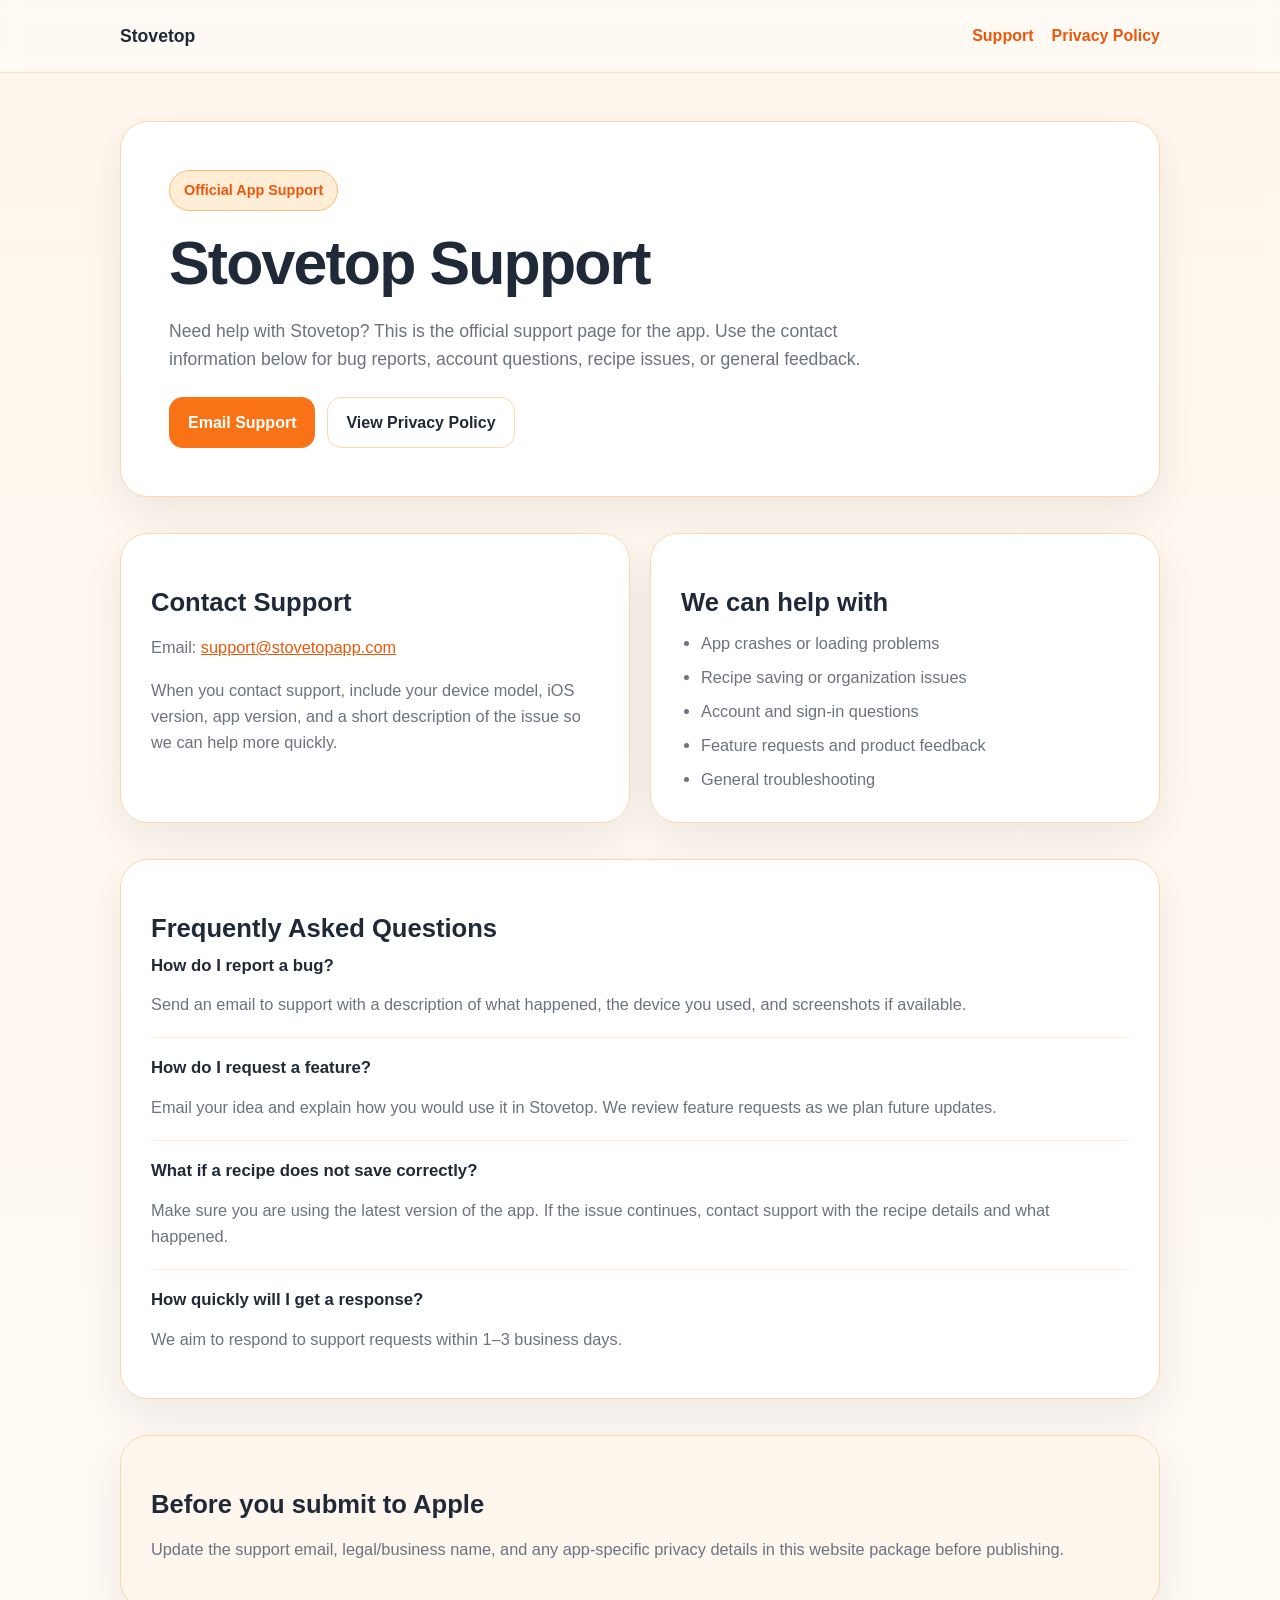
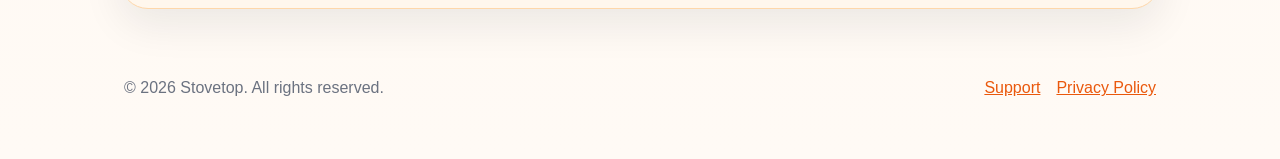
==== stovetop-website-package/index.html @ e22d4547 "Added website" ====
<!DOCTYPE html>
<html lang="en">
<head>
  <meta charset="UTF-8" />
  <meta name="viewport" content="width=device-width, initial-scale=1.0" />
  <title>Stovetop Support</title>
  <meta name="description" content="Official support page for the Stovetop app." />
  <link rel="stylesheet" href="styles.css" />
</head>
<body>
  <header class="site-header">
    <div class="container nav">
      <a class="brand" href="index.html">Stovetop</a>
      <nav>
        <a href="index.html">Support</a>
        <a href="privacy.html">Privacy Policy</a>
      </nav>
    </div>
  </header>

  <main>
    <section class="hero">
      <div class="container hero-card">
        <div class="eyebrow">Official App Support</div>
        <h1>Stovetop Support</h1>
        <p class="lead">
          Need help with Stovetop? This is the official support page for the app.
          Use the contact information below for bug reports, account questions,
          recipe issues, or general feedback.
        </p>
        <div class="button-row">
          <a class="button primary" href="mailto:support@stovetopapp.com">Email Support</a>
          <a class="button secondary" href="privacy.html">View Privacy Policy</a>
        </div>
      </div>
    </section>

    <section class="section">
      <div class="container grid two">
        <article class="card">
          <h2>Contact Support</h2>
          <p>
            Email: <a href="mailto:support@stovetopapp.com">support@stovetopapp.com</a>
          </p>
          <p>
            When you contact support, include your device model, iOS version, app version,
            and a short description of the issue so we can help more quickly.
          </p>
        </article>

        <article class="card">
          <h2>We can help with</h2>
          <ul class="clean-list">
            <li>App crashes or loading problems</li>
            <li>Recipe saving or organization issues</li>
            <li>Account and sign-in questions</li>
            <li>Feature requests and product feedback</li>
            <li>General troubleshooting</li>
          </ul>
        </article>
      </div>
    </section>

    <section class="section">
      <div class="container">
        <article class="card">
          <h2>Frequently Asked Questions</h2>

          <div class="faq-item">
            <h3>How do I report a bug?</h3>
            <p>
              Send an email to support with a description of what happened, the device you used,
              and screenshots if available.
            </p>
          </div>

          <div class="faq-item">
            <h3>How do I request a feature?</h3>
            <p>
              Email your idea and explain how you would use it in Stovetop. We review feature
              requests as we plan future updates.
            </p>
          </div>

          <div class="faq-item">
            <h3>What if a recipe does not save correctly?</h3>
            <p>
              Make sure you are using the latest version of the app. If the issue continues,
              contact support with the recipe details and what happened.
            </p>
          </div>

          <div class="faq-item">
            <h3>How quickly will I get a response?</h3>
            <p>
              We aim to respond to support requests within 1–3 business days.
            </p>
          </div>
        </article>
      </div>
    </section>

    <section class="section">
      <div class="container">
        <article class="card notice">
          <h2>Before you submit to Apple</h2>
          <p>
            Update the support email, legal/business name, and any app-specific privacy details
            in this website package before publishing.
          </p>
        </article>
      </div>
    </section>
  </main>

  <footer class="site-footer">
    <div class="container footer-wrap">
      <div>© 2026 Stovetop. All rights reserved.</div>
      <div class="footer-links">
        <a href="index.html">Support</a>
        <a href="privacy.html">Privacy Policy</a>
      </div>
    </div>
  </footer>
</body>
</html>
---- stovetop-website-package/styles.css ----
* {
  box-sizing: border-box;
}

:root {
  --bg: #fffaf5;
  --surface: #ffffff;
  --surface-soft: #fff7ed;
  --text: #1f2937;
  --muted: #6b7280;
  --accent: #f97316;
  --accent-dark: #ea580c;
  --border: #fed7aa;
  --shadow: 0 16px 40px rgba(15, 23, 42, 0.08);
  --radius: 22px;
  --max: 1040px;
}

html {
  scroll-behavior: smooth;
}

body {
  margin: 0;
  font-family: -apple-system, BlinkMacSystemFont, "Segoe UI", Roboto, Helvetica, Arial, sans-serif;
  color: var(--text);
  background: linear-gradient(180deg, #fff7ed 0%, var(--bg) 100%);
  line-height: 1.6;
}

a {
  color: var(--accent-dark);
}

.container {
  width: min(calc(100% - 32px), var(--max));
  margin: 0 auto;
}

.site-header {
  position: sticky;
  top: 0;
  z-index: 10;
  backdrop-filter: blur(10px);
  background: rgba(255, 250, 245, 0.88);
  border-bottom: 1px solid rgba(253, 186, 116, 0.4);
}

.nav {
  min-height: 72px;
  display: flex;
  align-items: center;
  justify-content: space-between;
  gap: 16px;
}

.nav nav {
  display: flex;
  gap: 18px;
  flex-wrap: wrap;
}

.nav a {
  text-decoration: none;
  font-weight: 600;
}

.brand {
  color: var(--text);
  font-size: 1.1rem;
}

.hero {
  padding: 48px 0 24px;
}

.hero-card,
.card {
  background: var(--surface);
  border: 1px solid var(--border);
  box-shadow: var(--shadow);
  border-radius: 28px;
}

.hero-card {
  padding: 48px;
}

.eyebrow {
  display: inline-block;
  padding: 8px 14px;
  border-radius: 999px;
  background: #ffedd5;
  border: 1px solid #fdba74;
  color: var(--accent-dark);
  font-size: 0.9rem;
  font-weight: 700;
  margin-bottom: 18px;
}

h1, h2, h3 {
  line-height: 1.15;
  margin: 0 0 12px;
}

h1 {
  font-size: clamp(2.2rem, 5vw, 3.8rem);
  letter-spacing: -0.03em;
}

h2 {
  font-size: clamp(1.35rem, 2vw, 1.9rem);
  margin-top: 24px;
}

h3 {
  font-size: 1.05rem;
}

p, li {
  color: var(--muted);
  font-size: 1.02rem;
}

.lead {
  max-width: 760px;
  font-size: 1.1rem;
}

.button-row {
  display: flex;
  flex-wrap: wrap;
  gap: 12px;
  margin-top: 24px;
}

.button {
  display: inline-flex;
  align-items: center;
  justify-content: center;
  text-decoration: none;
  border-radius: 14px;
  padding: 12px 18px;
  font-weight: 700;
  border: 1px solid transparent;
  transition: 0.2s ease;
}

.button.primary {
  background: var(--accent);
  color: white;
}

.button.primary:hover {
  background: var(--accent-dark);
}

.button.secondary {
  background: white;
  color: var(--text);
  border-color: var(--border);
}

.button.secondary:hover {
  background: var(--surface-soft);
}

.section {
  padding: 12px 0 24px;
}

.grid {
  display: grid;
  gap: 20px;
}

.grid.two {
  grid-template-columns: repeat(2, minmax(0, 1fr));
}

.card {
  padding: 30px;
}

.clean-list {
  padding-left: 20px;
  margin: 0;
}

.clean-list li + li {
  margin-top: 8px;
}

.faq-item + .faq-item {
  margin-top: 20px;
  padding-top: 20px;
  border-top: 1px solid #ffedd5;
}

.notice {
  background: #fff7ed;
}

.legal h1 {
  margin-bottom: 10px;
}

.legal h2 {
  margin-top: 28px;
}

.legal ul {
  padding-left: 22px;
}

.legal-note {
  margin-top: 28px;
  padding: 16px 18px;
  border-radius: 16px;
  background: #fff7ed;
  border: 1px solid var(--border);
  color: var(--text);
}

.site-footer {
  padding: 24px 0 40px;
}

.footer-wrap {
  display: flex;
  justify-content: space-between;
  gap: 16px;
  flex-wrap: wrap;
  padding: 18px 4px;
  color: var(--muted);
}

.footer-links {
  display: flex;
  gap: 16px;
  flex-wrap: wrap;
}

@media (max-width: 760px) {
  .hero-card,
  .card {
    padding: 24px;
    border-radius: 22px;
  }

  .grid.two {
    grid-template-columns: 1fr;
  }

  .nav {
    align-items: flex-start;
    padding: 14px 0;
    flex-direction: column;
  }
}
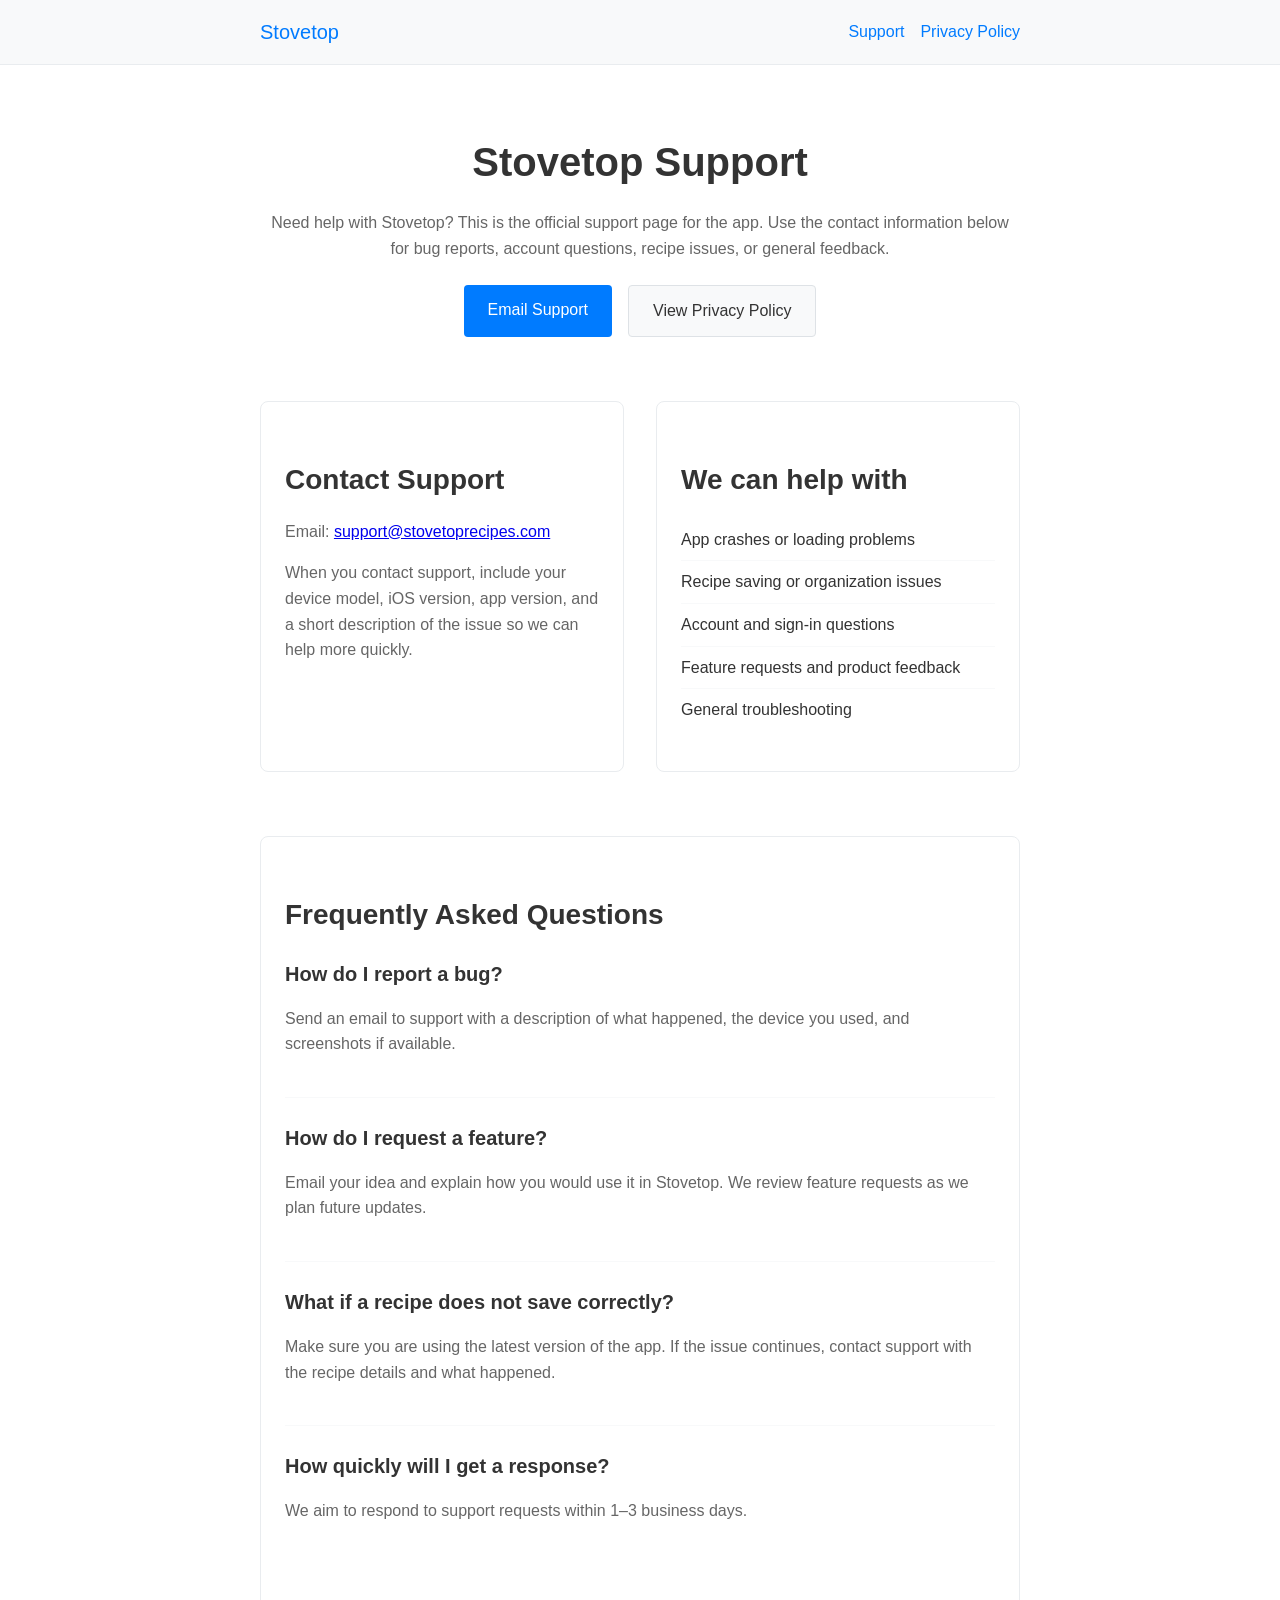
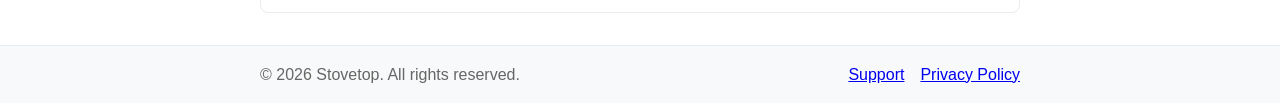
==== commit 20857c8f: "updated email" ====
--- a/stovetop-website-package/index.html
+++ b/stovetop-website-package/index.html
@@ -20,16 +20,15 @@
 
   <main>
     <section class="hero">
-      <div class="container hero-card">
-        <div class="eyebrow">Official App Support</div>
+      <div class="container">
         <h1>Stovetop Support</h1>
-        <p class="lead">
+        <p>
           Need help with Stovetop? This is the official support page for the app.
           Use the contact information below for bug reports, account questions,
           recipe issues, or general feedback.
         </p>
         <div class="button-row">
-          <a class="button primary" href="mailto:support@stovetopapp.com">Email Support</a>
+          <a class="button primary" href="mailto:support@stovetoprecipes.com">Email Support</a>
           <a class="button secondary" href="privacy.html">View Privacy Policy</a>
         </div>
       </div>
@@ -40,7 +39,7 @@
         <article class="card">
           <h2>Contact Support</h2>
           <p>
-            Email: <a href="mailto:support@stovetopapp.com">support@stovetopapp.com</a>
+            Email: <a href="mailto:support@stovetoprecipes.com">support@stovetoprecipes.com</a>
           </p>
           <p>
             When you contact support, include your device model, iOS version, app version,
@@ -99,18 +98,6 @@
         </article>
       </div>
     </section>
-
-    <section class="section">
-      <div class="container">
-        <article class="card notice">
-          <h2>Before you submit to Apple</h2>
-          <p>
-            Update the support email, legal/business name, and any app-specific privacy details
-            in this website package before publishing.
-          </p>
-        </article>
-      </div>
-    </section>
   </main>
 
   <footer class="site-footer">
--- a/stovetop-website-package/styles.css
+++ b/stovetop-website-package/styles.css
@@ -1,260 +1,195 @@
 * {
   box-sizing: border-box;
-}
-
-:root {
-  --bg: #fffaf5;
-  --surface: #ffffff;
-  --surface-soft: #fff7ed;
-  --text: #1f2937;
-  --muted: #6b7280;
-  --accent: #f97316;
-  --accent-dark: #ea580c;
-  --border: #fed7aa;
-  --shadow: 0 16px 40px rgba(15, 23, 42, 0.08);
-  --radius: 22px;
-  --max: 1040px;
-}
-
-html {
-  scroll-behavior: smooth;
 }
 
 body {
   margin: 0;
   font-family: -apple-system, BlinkMacSystemFont, "Segoe UI", Roboto, Helvetica, Arial, sans-serif;
-  color: var(--text);
-  background: linear-gradient(180deg, #fff7ed 0%, var(--bg) 100%);
+  color: #333;
+  background: #fff;
   line-height: 1.6;
 }
 
-a {
-  color: var(--accent-dark);
-}
-
 .container {
-  width: min(calc(100% - 32px), var(--max));
+  max-width: 800px;
   margin: 0 auto;
+  padding: 0 20px;
 }
 
 .site-header {
-  position: sticky;
-  top: 0;
-  z-index: 10;
-  backdrop-filter: blur(10px);
-  background: rgba(255, 250, 245, 0.88);
-  border-bottom: 1px solid rgba(253, 186, 116, 0.4);
+  background: #f8f9fa;
+  border-bottom: 1px solid #e9ecef;
+  padding: 1rem 0;
 }
 
 .nav {
-  min-height: 72px;
   display: flex;
+  justify-content: space-between;
   align-items: center;
-  justify-content: space-between;
-  gap: 16px;
 }
 
 .nav nav {
   display: flex;
-  gap: 18px;
-  flex-wrap: wrap;
+  gap: 1rem;
 }
 
 .nav a {
   text-decoration: none;
-  font-weight: 600;
+  color: #007bff;
+  font-weight: 500;
 }
 
 .brand {
-  color: var(--text);
-  font-size: 1.1rem;
+  font-size: 1.25rem;
+  font-weight: bold;
+  color: #333;
 }
 
 .hero {
-  padding: 48px 0 24px;
-}
-
-.hero-card,
-.card {
-  background: var(--surface);
-  border: 1px solid var(--border);
-  box-shadow: var(--shadow);
-  border-radius: 28px;
-}
-
-.hero-card {
-  padding: 48px;
-}
-
-.eyebrow {
-  display: inline-block;
-  padding: 8px 14px;
-  border-radius: 999px;
-  background: #ffedd5;
-  border: 1px solid #fdba74;
-  color: var(--accent-dark);
-  font-size: 0.9rem;
-  font-weight: 700;
-  margin-bottom: 18px;
-}
-
-h1, h2, h3 {
-  line-height: 1.15;
-  margin: 0 0 12px;
+  padding: 2rem 0;
+  text-align: center;
 }
 
 h1 {
-  font-size: clamp(2.2rem, 5vw, 3.8rem);
-  letter-spacing: -0.03em;
+  font-size: 2.5rem;
+  margin-bottom: 1rem;
+  color: #333;
 }
 
 h2 {
-  font-size: clamp(1.35rem, 2vw, 1.9rem);
-  margin-top: 24px;
+  font-size: 1.75rem;
+  margin-top: 2rem;
+  margin-bottom: 1rem;
+  color: #333;
 }
 
 h3 {
-  font-size: 1.05rem;
+  font-size: 1.25rem;
+  margin-bottom: 0.5rem;
+  color: #333;
 }
 
-p, li {
-  color: var(--muted);
-  font-size: 1.02rem;
-}
-
-.lead {
-  max-width: 760px;
-  font-size: 1.1rem;
+p {
+  margin-bottom: 1rem;
+  color: #666;
 }
 
 .button-row {
   display: flex;
+  gap: 1rem;
+  justify-content: center;
+  margin-top: 1.5rem;
   flex-wrap: wrap;
-  gap: 12px;
-  margin-top: 24px;
 }
 
 .button {
-  display: inline-flex;
-  align-items: center;
-  justify-content: center;
+  display: inline-block;
+  padding: 0.75rem 1.5rem;
   text-decoration: none;
-  border-radius: 14px;
-  padding: 12px 18px;
-  font-weight: 700;
-  border: 1px solid transparent;
-  transition: 0.2s ease;
+  border-radius: 4px;
+  font-weight: 500;
+  transition: background-color 0.2s;
 }
 
 .button.primary {
-  background: var(--accent);
+  background: #007bff;
   color: white;
 }
 
 .button.primary:hover {
-  background: var(--accent-dark);
+  background: #0056b3;
 }
 
 .button.secondary {
-  background: white;
-  color: var(--text);
-  border-color: var(--border);
+  background: #f8f9fa;
+  color: #333;
+  border: 1px solid #dee2e6;
 }
 
 .button.secondary:hover {
-  background: var(--surface-soft);
+  background: #e9ecef;
 }
 
 .section {
-  padding: 12px 0 24px;
+  padding: 2rem 0;
 }
 
 .grid {
   display: grid;
-  gap: 20px;
+  gap: 2rem;
 }
 
 .grid.two {
-  grid-template-columns: repeat(2, minmax(0, 1fr));
+  grid-template-columns: repeat(auto-fit, minmax(300px, 1fr));
 }
 
 .card {
-  padding: 30px;
+  background: #fff;
+  border: 1px solid #e9ecef;
+  border-radius: 8px;
+  padding: 1.5rem;
 }
 
 .clean-list {
-  padding-left: 20px;
-  margin: 0;
+  list-style: none;
+  padding: 0;
 }
 
-.clean-list li + li {
-  margin-top: 8px;
+.clean-list li {
+  padding: 0.5rem 0;
+  border-bottom: 1px solid #f8f9fa;
 }
 
-.faq-item + .faq-item {
-  margin-top: 20px;
-  padding-top: 20px;
-  border-top: 1px solid #ffedd5;
+.clean-list li:last-child {
+  border-bottom: none;
 }
 
-.notice {
-  background: #fff7ed;
+.faq-item {
+  margin-bottom: 1.5rem;
+  padding-bottom: 1.5rem;
+  border-bottom: 1px solid #f8f9fa;
 }
 
-.legal h1 {
-  margin-bottom: 10px;
-}
-
-.legal h2 {
-  margin-top: 28px;
-}
-
-.legal ul {
-  padding-left: 22px;
-}
-
-.legal-note {
-  margin-top: 28px;
-  padding: 16px 18px;
-  border-radius: 16px;
-  background: #fff7ed;
-  border: 1px solid var(--border);
-  color: var(--text);
+.faq-item:last-child {
+  border-bottom: none;
 }
 
 .site-footer {
-  padding: 24px 0 40px;
+  background: #f8f9fa;
+  padding: 1rem 0;
+  text-align: center;
+  color: #666;
+  border-top: 1px solid #e9ecef;
 }
 
 .footer-wrap {
   display: flex;
   justify-content: space-between;
-  gap: 16px;
+  align-items: center;
   flex-wrap: wrap;
-  padding: 18px 4px;
-  color: var(--muted);
 }
 
 .footer-links {
   display: flex;
-  gap: 16px;
-  flex-wrap: wrap;
+  gap: 1rem;
 }
 
-@media (max-width: 760px) {
-  .hero-card,
-  .card {
-    padding: 24px;
-    border-radius: 22px;
+@media (max-width: 768px) {
+  .nav {
+    flex-direction: column;
+    gap: 1rem;
   }
 
   .grid.two {
     grid-template-columns: 1fr;
   }
 
-  .nav {
-    align-items: flex-start;
-    padding: 14px 0;
+  .footer-wrap {
     flex-direction: column;
+    gap: 1rem;
+  }
+
+  h1 {
+    font-size: 2rem;
   }
 }
